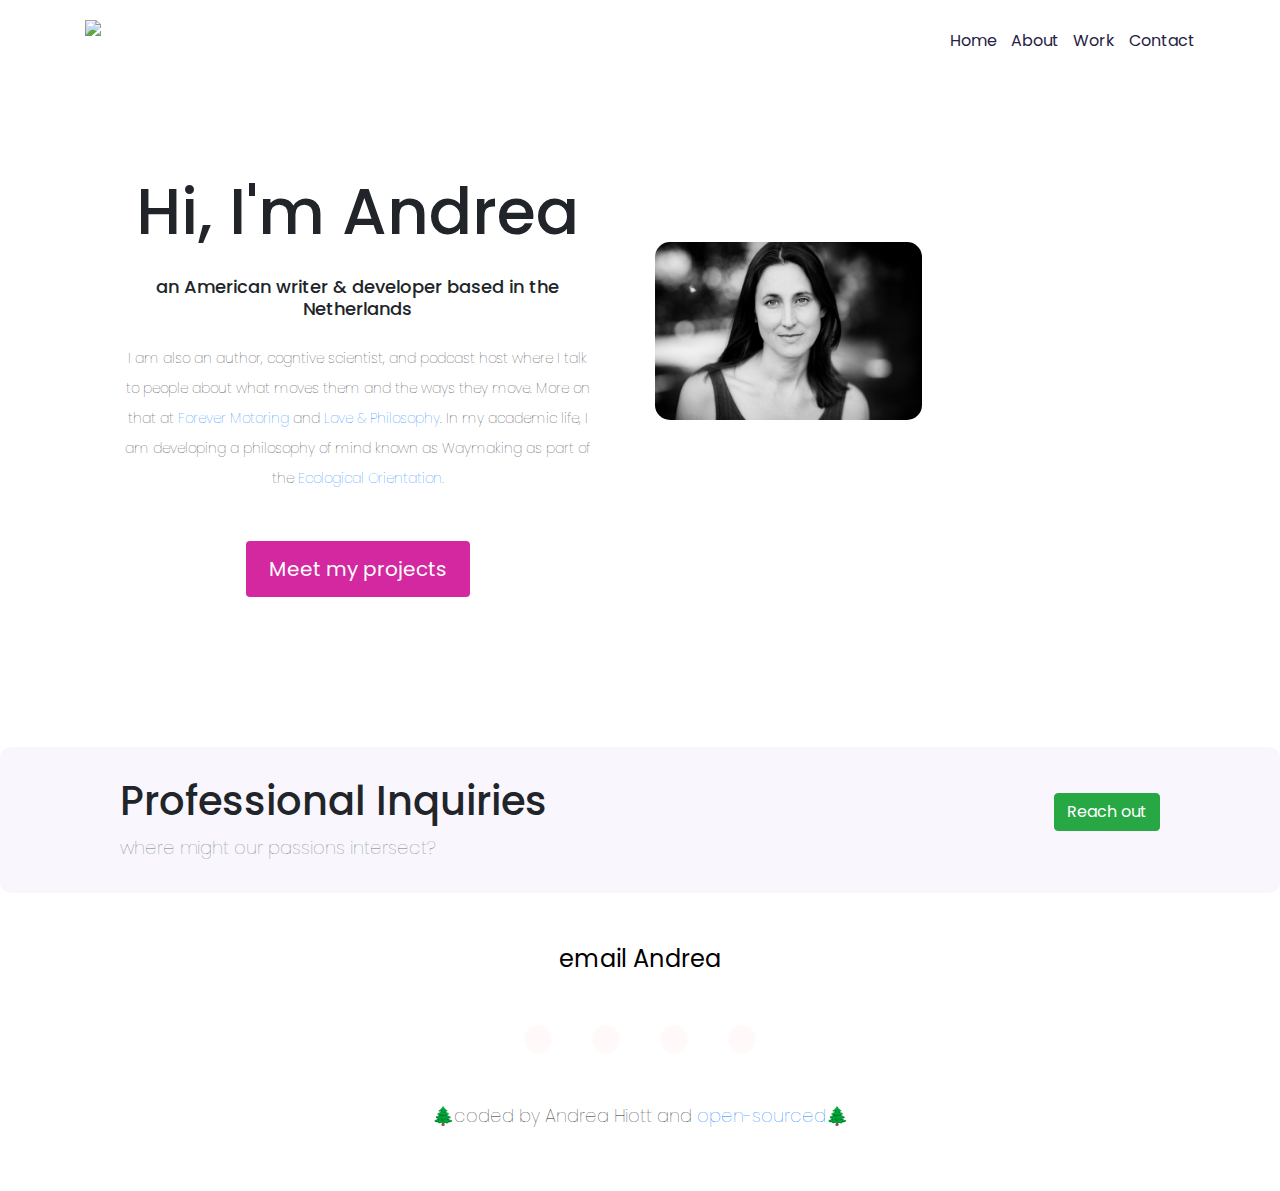
==== about.html @ 636b6ddd "changed photo and web link" ====
<!DOCTYPE html>
<html lang="en">
  <head>
    <meta charset="UTF-8" />
    <meta http-equiv="X-UA-Compatible" content="IE=edge" />
    <meta name="viewport" content="width=device-width, initial-scale=1.0" />
    <meta name="description" content="best-selling author and philosopher" />
    <title>More information about Andrea Hiott</title>
    <link
      rel="stylesheet"
      href="https://cdn.jsdelivr.net/npm/bootstrap@4.4.1/dist/css/bootstrap.min.css"
      integrity="sha384-Vkoo8x4CGsO3+Hhxv8T/Q5PaXtkKtu6ug5TOeNV6gBiFeWPGFN9MuhOf23Q9Ifjh"
      crossorigin="anonymous"
    />
    <script
      src="https://code.jquery.com/jquery-3.4.1.slim.min.js"
      integrity="sha384-J6qa4849blE2+poT4WnyKhv5vZF5SrPo0iEjwBvKU7imGFAV0wwj1yYfoRSJoZ+n"
      crossorigin="anonymous"
    ></script>
    <script
      src="https://cdn.jsdelivr.net/npm/popper.js@1.16.0/dist/umd/popper.min.js"
      integrity="sha384-Q6E9RHvbIyZFJoft+2mJbHaEWldlvI9IOYy5n3zV9zzTtmI3UksdQRVvoxMfooAo"
      crossorigin="anonymous"
    ></script>
    <script
      src="https://cdn.jsdelivr.net/npm/bootstrap@4.4.1/dist/js/bootstrap.min.js"
      integrity="sha384-wfSDF2E50Y2D1uUdj0O3uMBJnjuUD4Ih7YwaYd1iqfktj0Uod8GCExl3Og8ifwB6"
      crossorigin="anonymous"
    ></script>
    <link rel="stylesheet" href="styles.css" />
    <link rel="preconnect" href="https://fonts.googleapis.com" />
    <link rel="preconnect" href="https://fonts.gstatic.com" crossorigin />
    <link
      href="https://fonts.googleapis.com/css2?family=Playfair+Display:wght@500;700&family=Poppins:ital,wght@0,500;0,600;0,700;1,500&display=swap"
      rel="stylesheet"
    />
    <script
      src="https://kit.fontawesome.com/bf44aa308e.js"
      crossorigin="anonymous"
    ></script>
  </head>
  <body>
    <div class="container">
    <nav class="d-flex justify-content-between">
      <a href="/" title="homepage for Andrea Hiott">
      <img src="images/logo.png" class="logo d-none d-md-block"/>
      </a>
      <ul>
<li>
  <a href="/"> Home</a>
</li class="active">
<li><a href="/about.html" title="about Andrea Hiott's work">About</a>
</li>
<li>
<a href="/work.html" title="Andrea's projects and jobs">Work</a>
</li>
<li>
  <a href="/contact.html" title="get in touch with Andrea Hiott">Contact</a>
</li>
      </ul>
    </nav>
    </div>
    <div class="content-container container">
      <div class="row">
        <div class="col-lg-6">
          <div class="content">
            <h1 class="mb-4">Hi, I'm Andrea</h1>
            <h2 class="mb-4">
              an American writer & developer based in the Netherlands
            </h2>
            <p class="mb-5">
              I am also an author, cogntive scientist, and podcast host where I talk to people about what moves them and the ways they move. 
              More on that at <a href="https://forevermotoring.com/subscribe">Forever Motoring</a> and <a href="https://loveandphilosophy.com">Love & Philosophy</a>.
              In my academic life, I am developing a
              philosophy of mind known as Waymaking as part of the
              <a href="https://ecologicalorientation.com">Ecological Orientation.</a> 
            </p>
            <a href="/work.html" class="btn btn-branding">Meet my projects</a>
          </div>
        </div>
        <div class="col-lg-6">
          <img
            src="images/andrea.jpg"
            alt="picture of Andrea"
            class="authorphoto"
            class="img-fluid"
          />
        </div>
      </div>
    </div>
    <footer>
      <div class="content-box justify-content-between  mb-5 d-none d-md-flex">
        <div>
        <h3>Professional Inquiries</h4>
        <p class="text-muted">where might our passions intersect?</p>
      </div>
      <div>
      <a href="/contact.html" class="btn btn-success mt-3" title="Reach out to Andrea" alt="email and social media contact links">Reach out</a>
    </div>  
    </div>
      <div class="d-flex justify-content-center mb-5">
        <a href="mailto:andreahiottcontact@gmail.com" 
        class="email-link" title="email Andrea">email Andrea</a>
      </div>
      <div class="social-links d-flex justify-content-center mb-5">
      <a href="https://github.com/dashboard" alt="github link">
        <i class="fa-brands fa-github"></i>
      </a>
      <a href="https://twitter.com/btu_Technosci">
        <i class="fa-brands fa-twitter"></i>
      </a>
       <a href="https://www.linkedin.com/in/andrea-at-ecological-orientation/">
      <i class="fa-brands fa-linkedin-in"></i>
     </a>
     <a rel="me" href="https://mastodon.social/@ecotechsci"><i class="fa-brands fa-mastodon"></i></a>
    </div>
     <p class="text-center mt-4">🌲coded by Andrea Hiott and <a href="https://github.com/andreahio" title="github address" target=”_blank” alt="open source link">open-sourced🌲</a></p>
    </footer>
  </body>
</html>
---- styles.css ----
:root {
    --branding-color:#d328a0;
    --secondary-color: #FFFAF9;
    --heading-font-family: 'Playfair Display', serif;
    --default-font-family: 'Poppins', sans-serif;
}
body {
    font-family: var(--default-font-family);
}
h1
h2
h3
h4
h5
h6{
    color: black;
    font-family: var(--heading-font-family);
    font-weight: bold;
}

.hero {
    background: #FFFAF9;
    text-align: center;
    padding: 120px 20px;
}

p {
    font-family: var(--default-font-family);
    font-weight: lighter;
    font-size: 18px;
    line-height: 30px;
    margin:0;
}

.hero p {
  font-size: 36px;
  font-weight: bold;
  margin: 0;
  color: #272142;
}

h1 {
    font-size: 84px;
    line-height: 1.5;
}
.hero h2 {
    font-family: var(--default-font-family);
    font-weight: normal;
    font-size: 24px;
    line-height: 1.5;
}
.btn-branding {
    background: var(--branding-color);
    border-radius: 4px;
    color: white;
    font-size: 20px;
    line-height: 30px;
    padding: 12px 22px;
}

.btn-branding-outline {
    color: var(--branding-color);
    border: 1px solid var(--branding-color);
    border-radius: 4px;
    font-size: 18px;
    line-height: 27px;
    padding: 15px 30px;
    text-align: center;
}
h2 {
    font-size: 60px;
}

h3 {
    font-size: 40px;
}

.interlude {
    font-size: 10;
}
.eco {
    height: auto;
    max-width: 100%;
    margin-top: 30px;
}

.hero {
    padding: 80px 20px;
}
.project-description {
    background:#f9f7fe;
    padding: 120px 60px;
    text-align: center;
}

.about section {
    padding: 160px 20px;

}
.content-container {
    padding: 60px 20px;
}

.content h1 {
font-size: 64px;
line-height: 80px;
}

.content h2 {
    font-size: 18px;
    font-family: var(--default-font-family);
}
.content {
    text-align:center;
    padding:0;
    margin:30px;

}
.content h3 {
    font-size: 24px;
    font-family: var(--default-font-family);
    line-height: 1.5;
    margin: 20 0 0px;
}

.content p {
    margin: 0;
    font-size: 14px;
}
.authorphoto {
  border-radius:15px;
  margin-top: 100px;
  max-width:50%;
  max-height:50%;
}

.purplize {
color:#d328a0;
font-size: 58px;
}

.logo {
    max-width: 88px;
}

nav {
    padding: 20px 0;
}
nav ul {
    padding: 0;
    margin: 0;
}
nav li {
    display: inline;
    list-style: none;
    line-height: 42px;
    margin-left: 10px;
}

nav a {
    text-decoration: none;
    color: #272142;
    transition: all 100ms ease-in-out;
}

nav a:hover {
color: #d328a0;
}

nav li.active a {
    color: #d328a0;
}

footer {
    margin: 60px 0;
}

footer .content-box {
background: #F9F7FD;
padding:30px 120px;
border-radius: 10px;
}

footer .content-box p {
    margin:0;
}
footer .email-link {
    text-decoration: none;
    color: black;
    font-size: 24px;
}

footer .email-link:hover {
    color: var(--branding-color);
}

footer .social-links a {
margin: 0 20px;
color: var(--branding-color);
background: var(--secondary-color);
padding: 14px 14px;
font-size: 18px;
border-radius: 50%;
transition: all 100ms ease-in-out;
}

footer .social-links a:hover {
    color:white;
    background: var(--branding-color);
}
@media (max-width: 920px) {
    .project-description {
        padding: 0;
        text-align:center;
    }
    h1 {
        font-size: 40px;
        line-height: 1.5;
    }
    h2 {
        font-size: 34px;
    }
    h3 {
        font-size: 20px;
    }
    .about-section {
        text-align: center;
        padding:0px;
    }
    footer .content-box {
        padding:30px;
    }
    
    .email-link {
font-size: 15px;
padding-left: 20px;
padding-right: 20px;
}
}
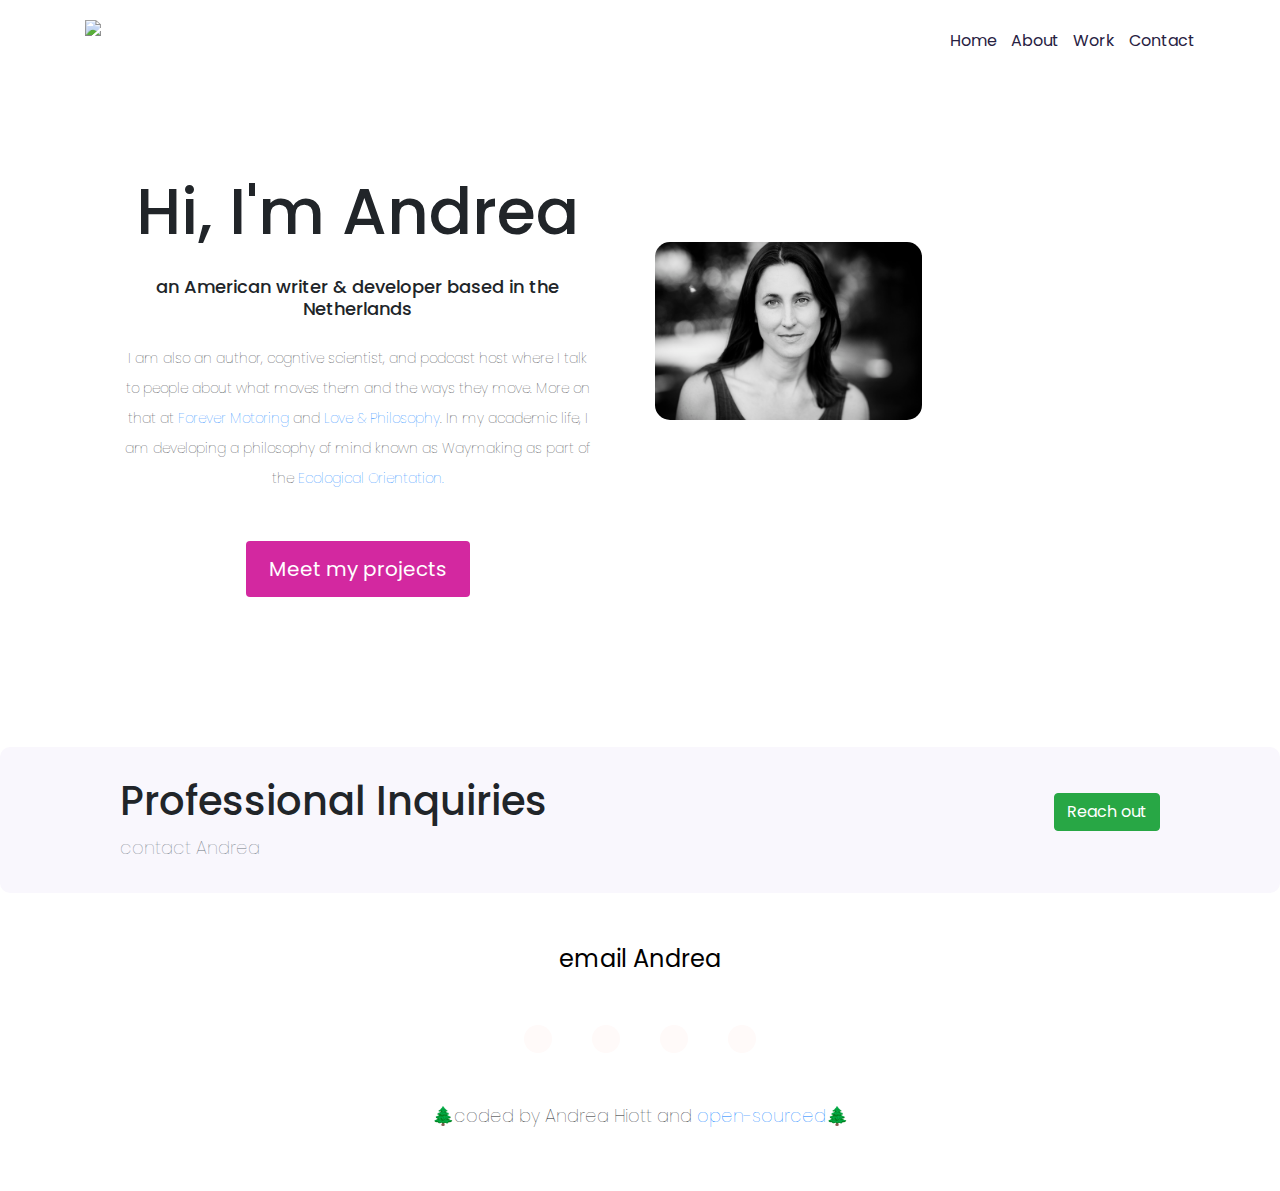
==== commit 3df6c6ef: "changed prof inquiry bar" ====
--- a/about.html
+++ b/about.html
@@ -92,7 +92,7 @@
       <div class="content-box justify-content-between  mb-5 d-none d-md-flex">
         <div>
         <h3>Professional Inquiries</h4>
-        <p class="text-muted">where might our passions intersect?</p>
+        <p class="text-muted">contact Andrea</p>
       </div>
       <div>
       <a href="/contact.html" class="btn btn-success mt-3" title="Reach out to Andrea" alt="email and social media contact links">Reach out</a>
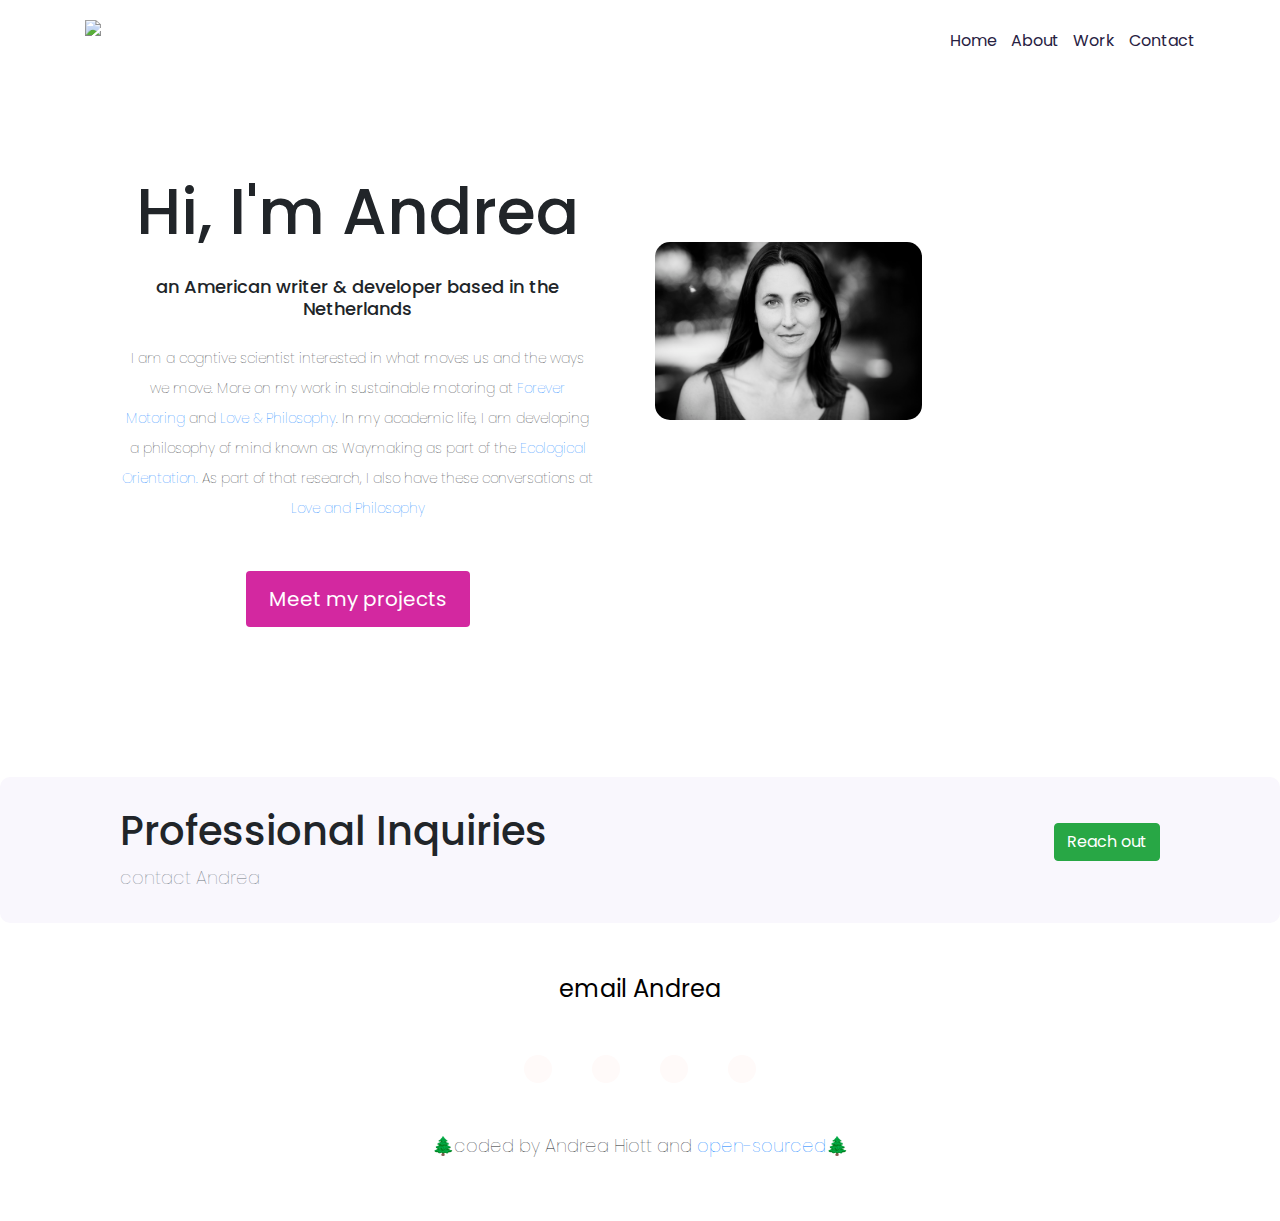
==== commit 53fd430a: "changed bio and inquiry on about and index" ====
--- a/about.html
+++ b/about.html
@@ -69,11 +69,12 @@
               an American writer & developer based in the Netherlands
             </h2>
             <p class="mb-5">
-              I am also an author, cogntive scientist, and podcast host where I talk to people about what moves them and the ways they move. 
-              More on that at <a href="https://forevermotoring.com/subscribe">Forever Motoring</a> and <a href="https://loveandphilosophy.com">Love & Philosophy</a>.
+              I am a cogntive scientist interested in what moves us and the ways we move. 
+              More on my work in sustainable motoring at <a href="https://forevermotoring.com/subscribe">Forever Motoring</a> and <a href="https://loveandphilosophy.com">Love & Philosophy</a>.
               In my academic life, I am developing a
               philosophy of mind known as Waymaking as part of the
               <a href="https://ecologicalorientation.com">Ecological Orientation.</a> 
+              As part of that research, I also have these conversations at <a href="https://loveandphilosophy.com">Love and Philosophy</a>
             </p>
             <a href="/work.html" class="btn btn-branding">Meet my projects</a>
           </div>
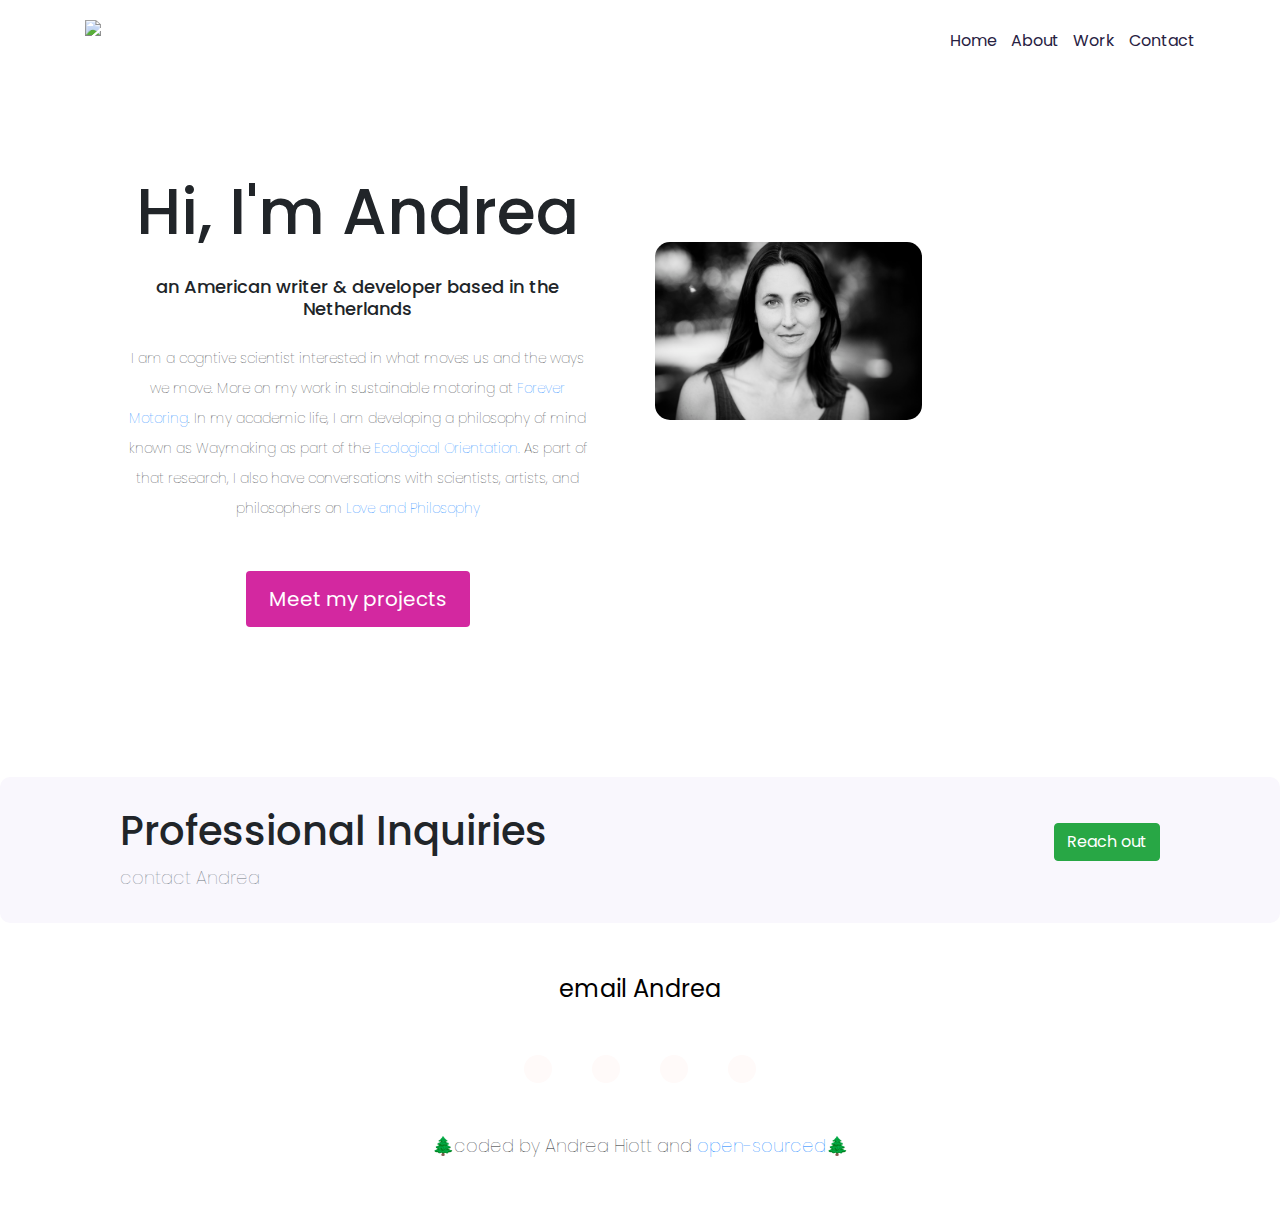
==== commit 8fe8d128: "updated bio" ====
--- a/about.html
+++ b/about.html
@@ -70,11 +70,11 @@
             </h2>
             <p class="mb-5">
               I am a cogntive scientist interested in what moves us and the ways we move. 
-              More on my work in sustainable motoring at <a href="https://forevermotoring.com/subscribe">Forever Motoring</a> and <a href="https://loveandphilosophy.com">Love & Philosophy</a>.
+              More on my work in sustainable motoring at <a href="https://forevermotoring.com/subscribe">Forever Motoring</a>.
               In my academic life, I am developing a
               philosophy of mind known as Waymaking as part of the
               <a href="https://ecologicalorientation.com">Ecological Orientation.</a> 
-              As part of that research, I also have these conversations at <a href="https://loveandphilosophy.com">Love and Philosophy</a>
+              As part of that research, I also have conversations with scientists, artists, and philosophers on <a href="https://loveandphilosophy.com">Love and Philosophy</a>
             </p>
             <a href="/work.html" class="btn btn-branding">Meet my projects</a>
           </div>
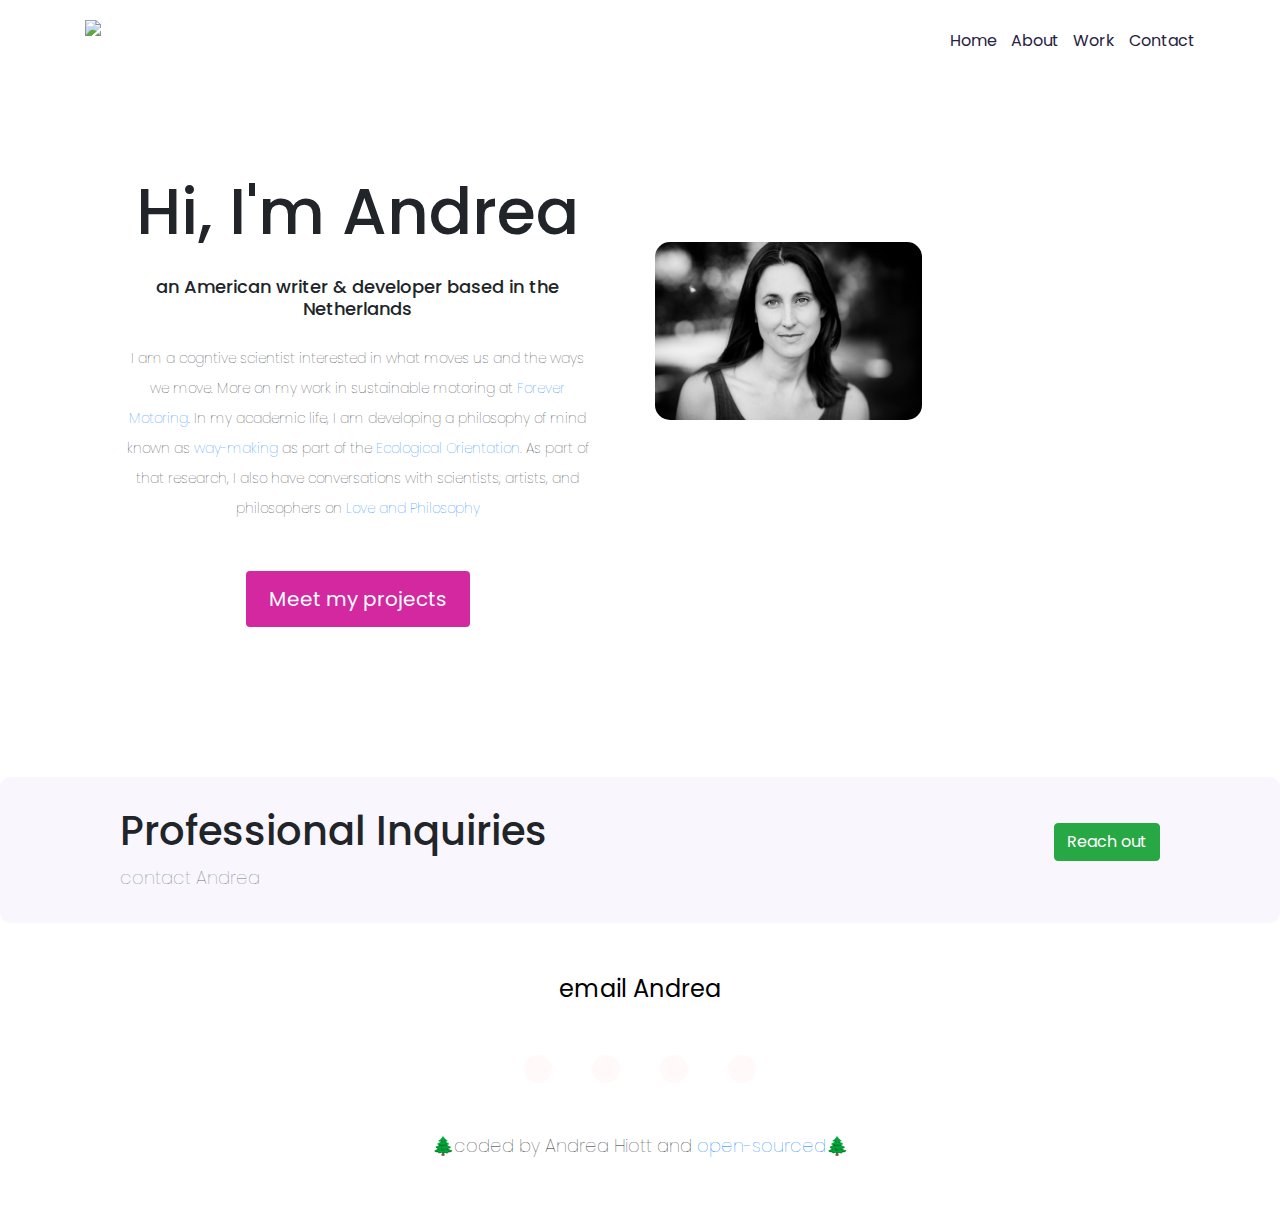
==== commit 1016dcf5: "added way-making link" ====
--- a/about.html
+++ b/about.html
@@ -72,7 +72,7 @@
               I am a cogntive scientist interested in what moves us and the ways we move. 
               More on my work in sustainable motoring at <a href="https://forevermotoring.com/subscribe">Forever Motoring</a>.
               In my academic life, I am developing a
-              philosophy of mind known as Waymaking as part of the
+              philosophy of mind known as <a href=https://youtu.be/Bna-xD3hodE?si=OJjANwTLPIQgYQTz>way-making</a> as part of the
               <a href="https://ecologicalorientation.com">Ecological Orientation.</a> 
               As part of that research, I also have conversations with scientists, artists, and philosophers on <a href="https://loveandphilosophy.com">Love and Philosophy</a>
             </p>
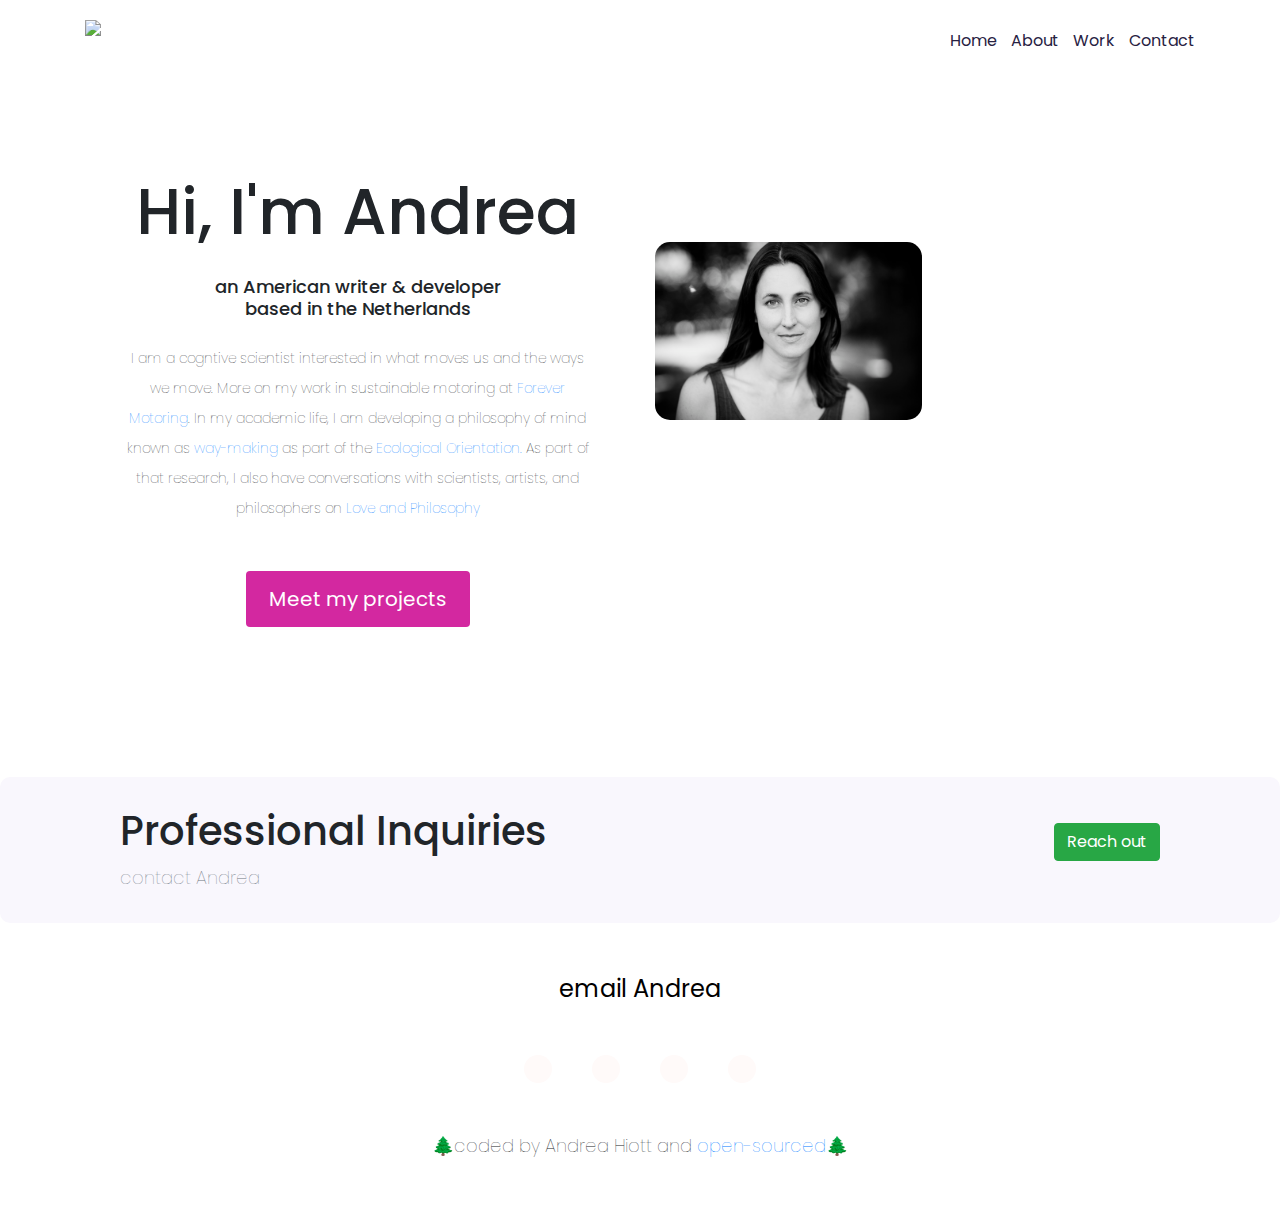
==== commit 281415b5: "added space" ====
--- a/about.html
+++ b/about.html
@@ -66,7 +66,7 @@
           <div class="content">
             <h1 class="mb-4">Hi, I'm Andrea</h1>
             <h2 class="mb-4">
-              an American writer & developer based in the Netherlands
+              an American writer & developer </p> based in the Netherlands
             </h2>
             <p class="mb-5">
               I am a cogntive scientist interested in what moves us and the ways we move. 
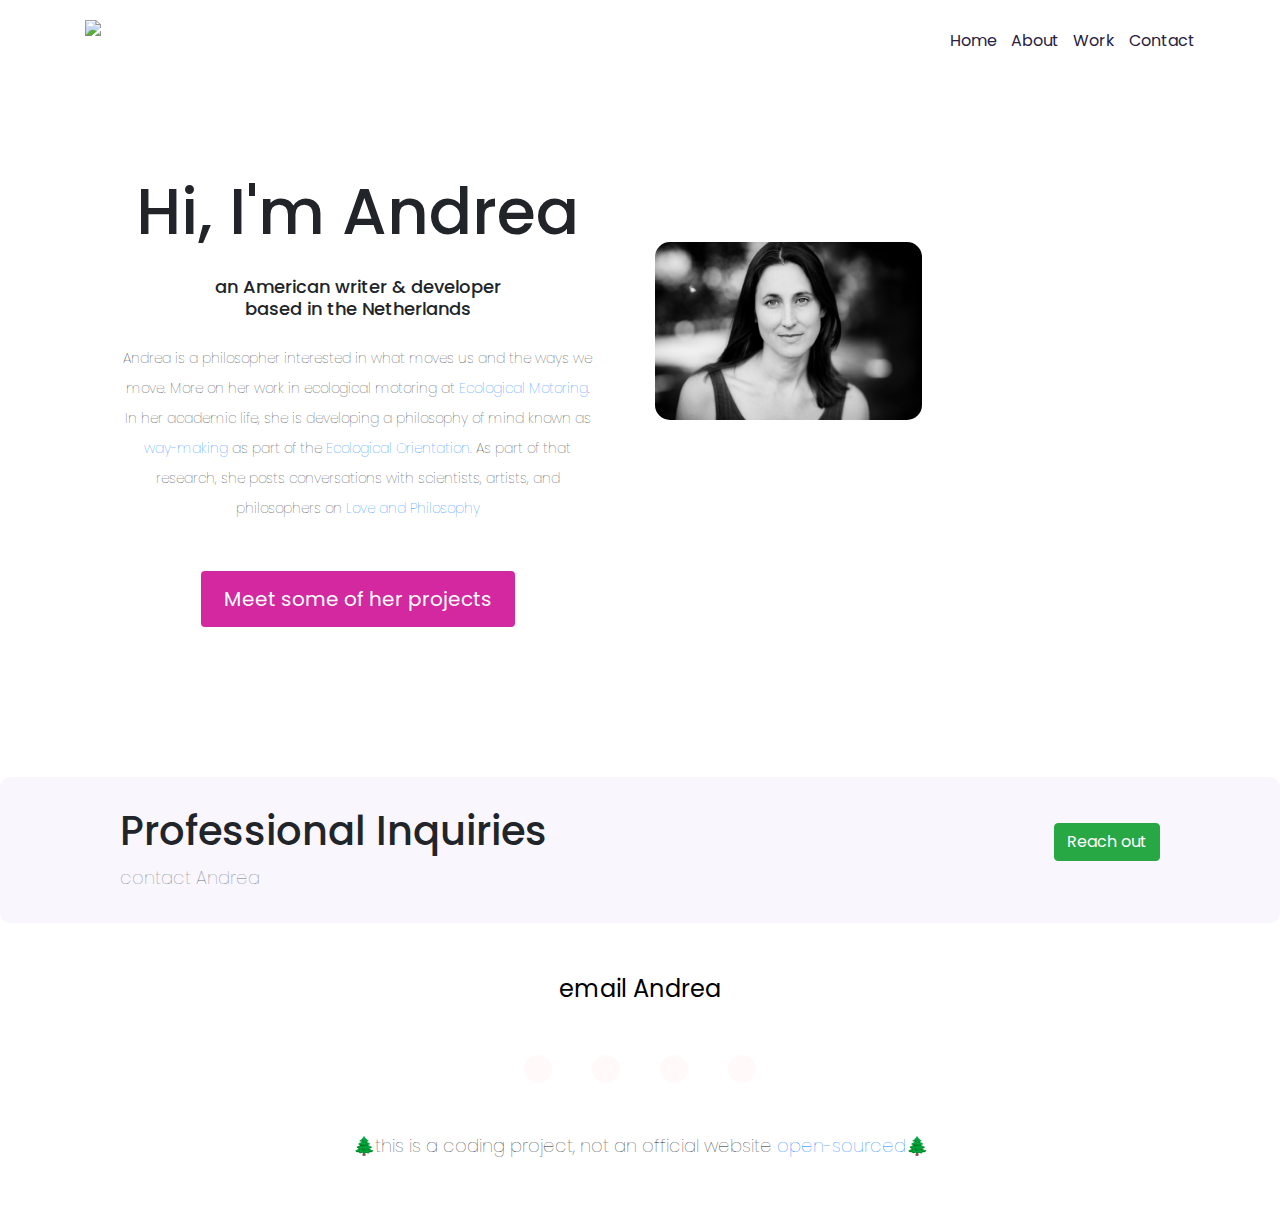
==== commit 03212bf7: "changing to third person" ====
--- a/about.html
+++ b/about.html
@@ -69,14 +69,14 @@
               an American writer & developer </p> based in the Netherlands
             </h2>
             <p class="mb-5">
-              I am a cogntive scientist interested in what moves us and the ways we move. 
-              More on my work in sustainable motoring at <a href="https://forevermotoring.com/subscribe">Forever Motoring</a>.
-              In my academic life, I am developing a
+              Andrea is a philosopher interested in what moves us and the ways we move. 
+              More on her work in ecological motoring at <a href="https://forevermotoring.com/subscribe">Ecological Motoring</a>.
+              In her academic life, she is developing a
               philosophy of mind known as <a href=https://youtu.be/Bna-xD3hodE?si=OJjANwTLPIQgYQTz>way-making</a> as part of the
               <a href="https://ecologicalorientation.com">Ecological Orientation.</a> 
-              As part of that research, I also have conversations with scientists, artists, and philosophers on <a href="https://loveandphilosophy.com">Love and Philosophy</a>
+              As part of that research, she posts conversations with scientists, artists, and philosophers on <a href="https://loveandphilosophy.com">Love and Philosophy</a>
             </p>
-            <a href="/work.html" class="btn btn-branding">Meet my projects</a>
+            <a href="/work.html" class="btn btn-branding">Meet some of her projects</a>
           </div>
         </div>
         <div class="col-lg-6">
@@ -115,7 +115,7 @@
      </a>
      <a rel="me" href="https://mastodon.social/@ecotechsci"><i class="fa-brands fa-mastodon"></i></a>
     </div>
-     <p class="text-center mt-4">🌲coded by Andrea Hiott and <a href="https://github.com/andreahio" title="github address" target=”_blank” alt="open source link">open-sourced🌲</a></p>
+     <p class="text-center mt-4">🌲this is a coding project, not an official website <a href="https://github.com/andreahio" title="github address" target=”_blank” alt="open source link">open-sourced🌲</a></p>
     </footer>
   </body>
 </html>
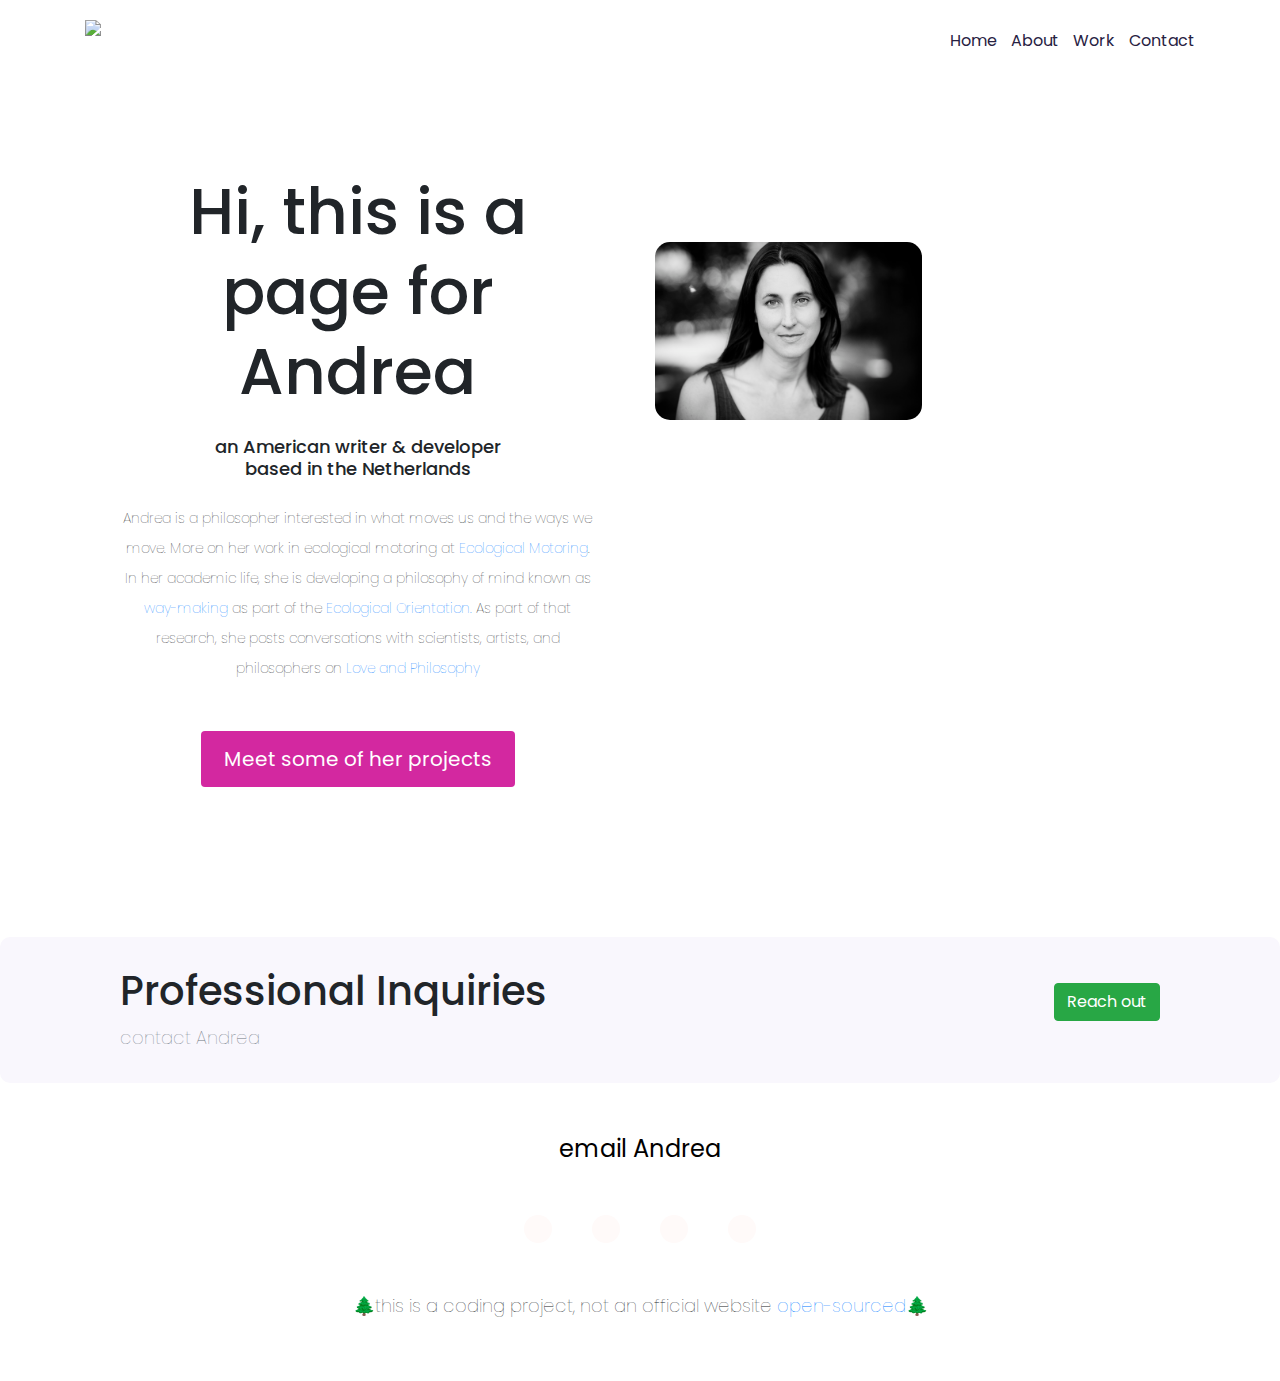
==== commit b1de77f5: "changed contact and first person to third" ====
--- a/about.html
+++ b/about.html
@@ -64,7 +64,7 @@
       <div class="row">
         <div class="col-lg-6">
           <div class="content">
-            <h1 class="mb-4">Hi, I'm Andrea</h1>
+            <h1 class="mb-4">Hi, this is a page for Andrea</h1>
             <h2 class="mb-4">
               an American writer & developer </p> based in the Netherlands
             </h2>
